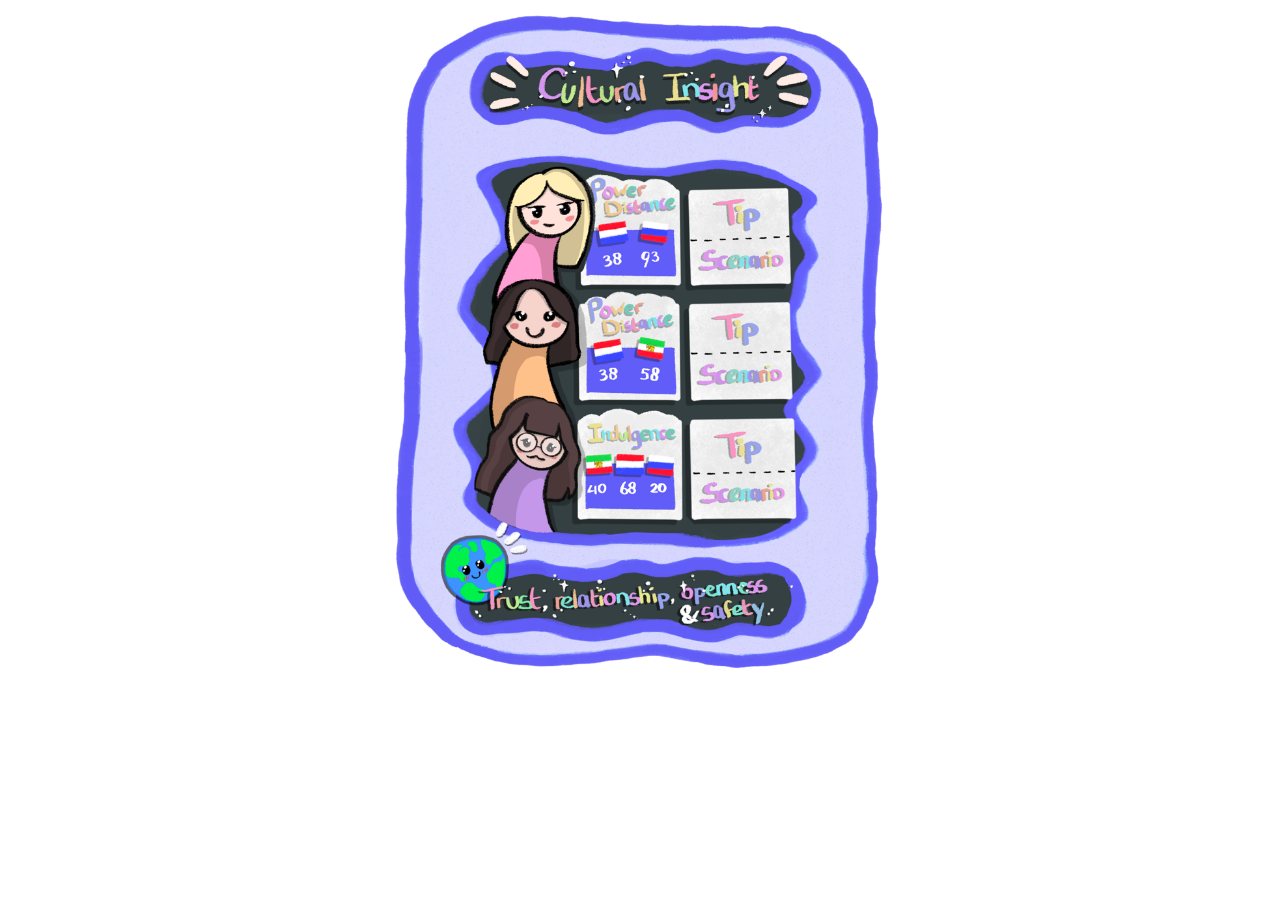
==== 4/index.html @ fb727473 "img corrections and adding two artifacts" ====
<!DOCTYPE html>
<html lang="en">
<head>
    <meta charset="UTF-8">
    <meta name="viewport" content="width=device-width, initial-scale=1.0">
    <title>Document</title>
    <link rel="stylesheet" href="style.css">
</head>
<body>
    <main>
        <img src="img/Image.png" alt="" class="main-img">


        <img src="img/russia.jpg" alt="" class="ts-img russia">
        <img src="img/iran.jpg" alt="" class="ts-img iran">
        <img src="img/netherlands.jpg" alt="" class="ts-img netherlands">
    </main>
</body>
</html>
---- 4/style.css ----
@keyframes disappearing{
    from{
        opacity: 1;
    }
    to{
        opacity: 0;
    }
}

@keyframes appearing{
    from{
        opacity: 0;
    }
    to{
        opacity: 1;
    }
}

main{
    position: relative;
    display: flex;
    justify-content: center;
}
.main-img{
    position: absolute;
    width: 100%;
    max-width: 500px;
    height: auto;
}
.color-img{
    position: absolute;
    width: 100%;
    max-width: 97px;
    height: auto;
    animation: appearing 1s forwards alternate;
}
.russia{
    top: 183.4px;
    left: 799.2px;
}
.iran{
    top: 297px;
    left: 800px;
    max-width: 98px;
}
.netherlands{
    top: 416px;
    left: 802px;
}

.ts-img{
    position: absolute;
    width: 100%;
    max-width: 97px;
    height: auto;
    opacity: 0;
    animation: disappearing 0.1s forwards alternate;
}

.ts-img:hover{
    animation: appearing 1s forwards alternate;
}
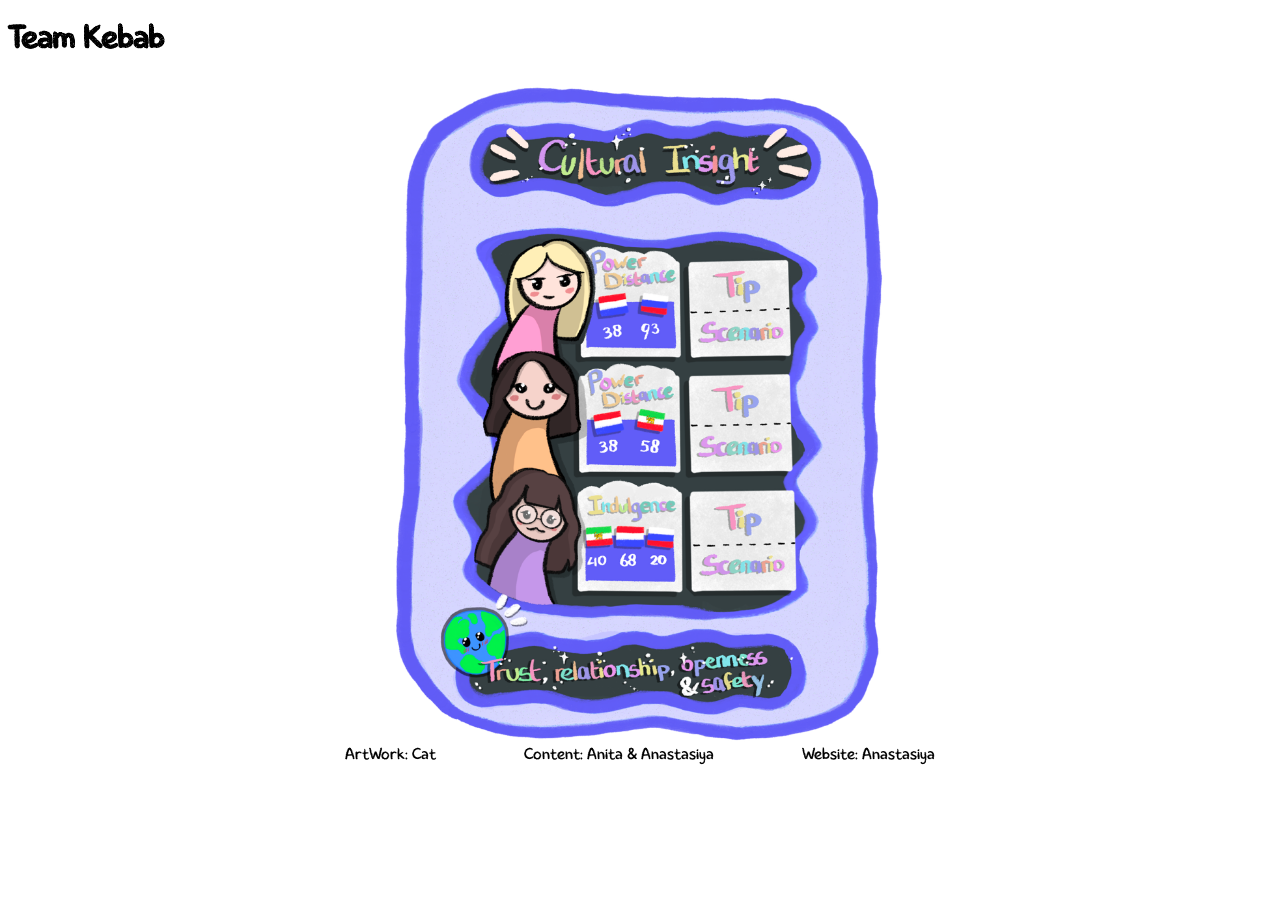
==== commit d7a2c31b: "adding footer and fonts in 2 artifacts" ====
--- a/4/index.html
+++ b/4/index.html
@@ -7,13 +7,19 @@
     <link rel="stylesheet" href="style.css">
 </head>
 <body>
-    <main>
+    <h1>Team Kebab</h1>
+    <div class="main">
         <img src="img/Image.png" alt="" class="main-img">
 
 
         <img src="img/russia.jpg" alt="" class="ts-img russia">
         <img src="img/iran.jpg" alt="" class="ts-img iran">
         <img src="img/netherlands.jpg" alt="" class="ts-img netherlands">
-    </main>
+    </div>
+    <footer>
+        <p>ArtWork: Cat</p>
+        <p>Content: Anita & Anastasiya</p>
+        <p>Website: Anastasiya</p>
+    </footer>
 </body>
 </html>
--- a/4/style.css
+++ b/4/style.css
@@ -16,10 +16,18 @@
     }
 }
 
-main{
+@font-face {
+    font-family: 'myFont';
+    src: url('fonts/font.ttf');
+}
+p, h1{
+    font-family: 'myFont', sans-serif;
+}
+.main{
     position: relative;
     display: flex;
     justify-content: center;
+    height: 650px;
 }
 .main-img{
     position: absolute;
@@ -59,4 +67,10 @@
 
 .ts-img:hover{
     animation: appearing 1s forwards alternate;
+}
+
+footer{
+    display: flex;
+    justify-content: center;
+    gap: 7%;
 }
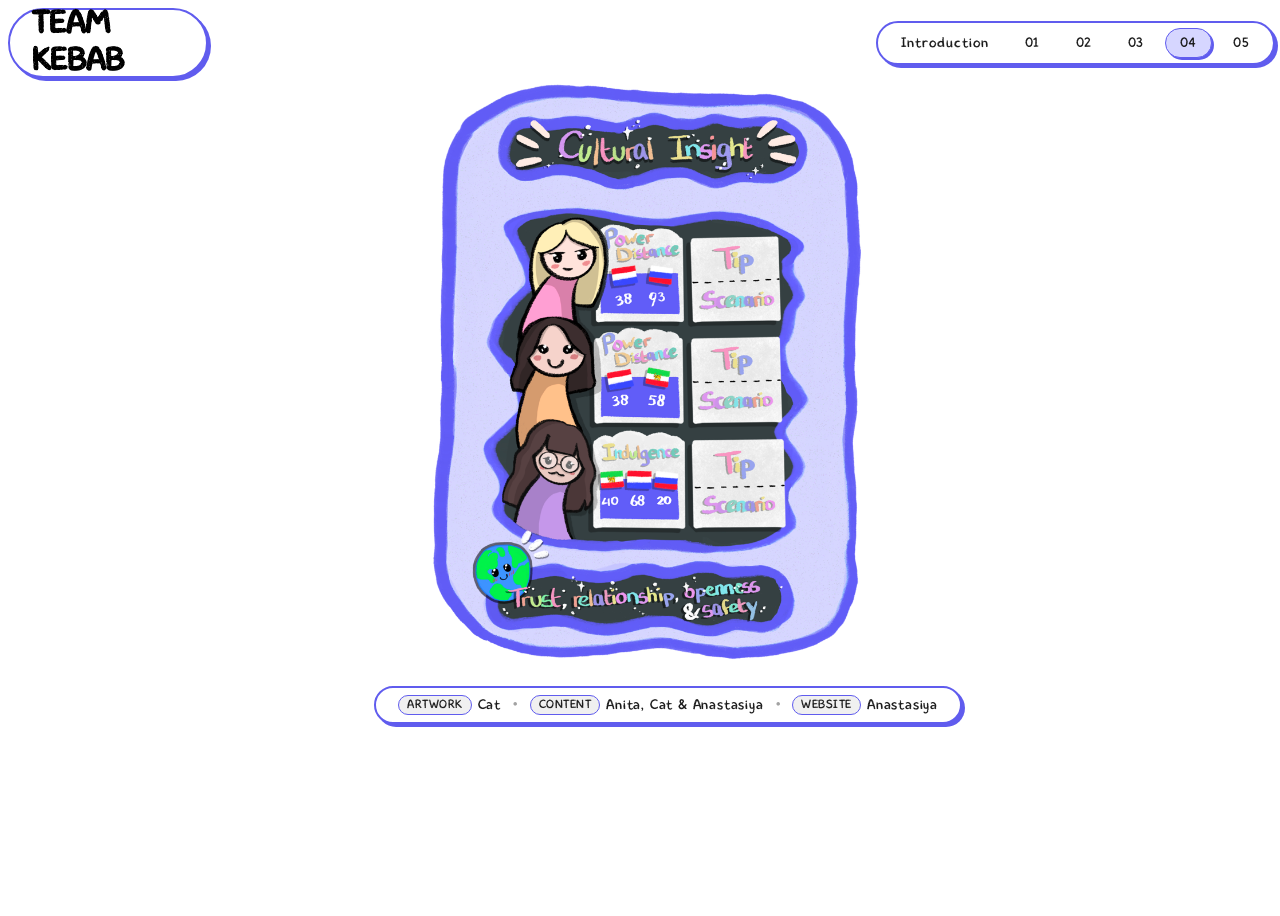
==== commit b848a93b: "added introduction header and improve footer" ====
--- a/4/index.html
+++ b/4/index.html
@@ -7,7 +7,20 @@
     <link rel="stylesheet" href="style.css">
 </head>
 <body>
-    <h1>Team Kebab</h1>
+    <header class="site-header">
+        <div class="title-badge">
+            <h1 class="group-title">TEAM KEBAB</h1>
+        </div>
+
+        <nav class="artifacts-dock" aria-label="Artifacts Navigation">
+            <a href="../Introduction/index.html" class="dock-link">Introduction</a>
+            <a href="index.html" class="dock-link">01</a>
+            <a href="https://nastts.github.io/SynergyArtefacts/2/index.html" class="dock-link">02</a>
+            <a href="../Artifact 3/index.html" class="dock-link">03</a>
+            <a href="https://nastts.github.io/SynergyArtefacts/4/index.html" class="dock-link active">04</a>
+            <a href="../Artifact 5/index.html" class="dock-link">05</a>
+        </nav>
+    </header>
     <div class="main">
         <img src="img/Image.png" alt="" class="main-img">
 
@@ -16,10 +29,29 @@
         <img src="img/iran.jpg" alt="" class="ts-img iran">
         <img src="img/netherlands.jpg" alt="" class="ts-img netherlands">
     </div>
-    <footer>
-        <p>ArtWork: Cat</p>
-        <p>Content: Anita & Anastasiya</p>
-        <p>Website: Anastasiya</p>
+
+
+    <footer class="site-footer">
+        <div class="footer-dock">
+            <div class="footer-item">
+                <span class="footer-tag">Artwork</span>
+                <span class="footer-author">Cat</span>
+            </div>
+
+            <span class="footer-dot">•</span>
+
+            <div class="footer-item">
+                <span class="footer-tag">Content</span>
+                <span class="footer-author">Anita, Cat & Anastasiya</span>
+            </div>
+
+            <span class="footer-dot">•</span>
+
+            <div class="footer-item">
+                <span class="footer-tag">Website</span>
+                <span class="footer-author">Anastasiya</span>
+            </div>
+        </div>
     </footer>
 </body>
 </html>
--- a/4/style.css
+++ b/4/style.css
@@ -1,3 +1,10 @@
+*{
+    font-family: 'myFont', sans-serif;
+}
+body{
+    height: 100vh;
+    width: 100%;
+}
 @keyframes disappearing{
     from{
         opacity: 1;
@@ -20,19 +27,16 @@
     font-family: 'myFont';
     src: url('fonts/font.ttf');
 }
-p, h1{
-    font-family: 'myFont', sans-serif;
-}
 .main{
     position: relative;
     display: flex;
     justify-content: center;
-    height: 650px;
+    height: 600px;
 }
 .main-img{
     position: absolute;
     width: 100%;
-    max-width: 500px;
+    max-width: 440px;
     height: auto;
 }
 .color-img{
@@ -69,8 +73,138 @@
     animation: appearing 1s forwards alternate;
 }
 
-footer{
-    display: flex;
-    justify-content: center;
-    gap: 7%;
-}+/* add header and footer for introduction website */
+
+.site-header {
+    width: 99%;
+    /*padding: 16px 40px 8px 40px;*/
+    display: flex;
+    justify-content: space-between;
+    align-items: center;
+    z-index: 20;
+}
+
+.title-badge {
+    display: inline-flex;
+    align-items: center;
+    gap: 10px;
+    padding: 8px 22px;
+    background: #ffffff;
+    border: 2px solid rgb(96, 92, 238);
+    border-radius: 40px;
+    box-shadow: 3px 3px 0px rgb(96, 92, 238);
+    transition: transform 0.2s ease, box-shadow 0.2s ease;
+    height: 50px;
+    width: 12%;
+}
+
+.title-badge:hover {
+    transform: translate(-1px, -1px);
+    box-shadow: 4px 4px 0px rgb(96, 92, 238);
+}
+.dock-link {
+    /*font-family: 'Munchee', sans-serif;*/
+    font-size: 0.9rem;
+    letter-spacing: 1px;
+    text-decoration: none;
+    color: #1a1a1a;
+    padding: 6px 14px;
+    border-radius: 20px;
+    background: transparent;
+    border: 1.5px solid transparent;
+    transition: all 0.2s cubic-bezier(0.2, 0.8, 0.2, 1);
+    display: inline-flex;
+    align-items: center;
+    justify-content: center;
+    white-space: nowrap;
+}
+
+.dock-link:hover {
+    background-color: rgb(96, 92, 238);
+    color: #ffffff;
+    transform: translateY(-2px);
+}
+
+.dock-link:active {
+    transform: translateY(0);
+}
+
+.dock-link.active {
+    background-color: rgb(214, 214, 255);
+    border-color: rgb(96, 92, 238);
+    color: #1a1a1a;
+    box-shadow: 2px 2px 0px rgb(96, 92, 238);
+}
+
+.artifacts-dock {
+    display: flex;
+    align-items: center;
+    gap: 6px;
+    padding: 5px 8px;
+    background: #ffffff;
+    border: 2px solid rgb(96, 92, 238);
+    border-radius: 40px;
+    box-shadow: 3px 3px 0px rgb(96, 92, 238);
+    user-select: none;
+}
+
+.site-footer {
+    width: 100%;
+    padding: 8px 20px 16px;
+    display: flex;
+    justify-content: center;
+    align-items: center;
+    z-index: 20;
+}
+
+.footer-dock {
+    display: inline-flex;
+    align-items: center;
+    flex-wrap: wrap;
+    justify-content: center;
+    gap: 12px;
+    padding: 7px 22px;
+    background: #ffffff;
+    border: 2px solid rgb(96, 92, 238);
+    border-radius: 40px;
+    box-shadow: 3px 3px 0px rgb(96, 92, 238);
+    /*font-family: 'Munchee', sans-serif;*/
+    font-size: 0.88rem;
+    letter-spacing: 0.8px;
+    color: #1a1a1a;
+    user-select: none;
+    transition: transform 0.2s ease, box-shadow 0.2s ease;
+}
+
+.footer-dock:hover {
+    transform: translate(-1px, -1px);
+    box-shadow: 4px 4px 0px rgb(96, 92, 238);
+}
+
+.footer-item {
+    display: inline-flex;
+    align-items: center;
+    gap: 6px;
+}
+
+.footer-tag {
+    background: #f0f0f0;
+    border: 1.5px solid rgb(96, 92, 238);
+    padding: 2px 8px;
+    border-radius: 12px;
+    font-size: 0.75rem;
+    color: #1a1a1a;
+    text-transform: uppercase;
+    letter-spacing: 0.5px;
+}
+
+.footer-author {
+    color: #1a1a1a;
+}
+
+.footer-dot {
+    color: #1a1a1a;
+    font-weight: bold;
+    opacity: 0.4;
+}
+
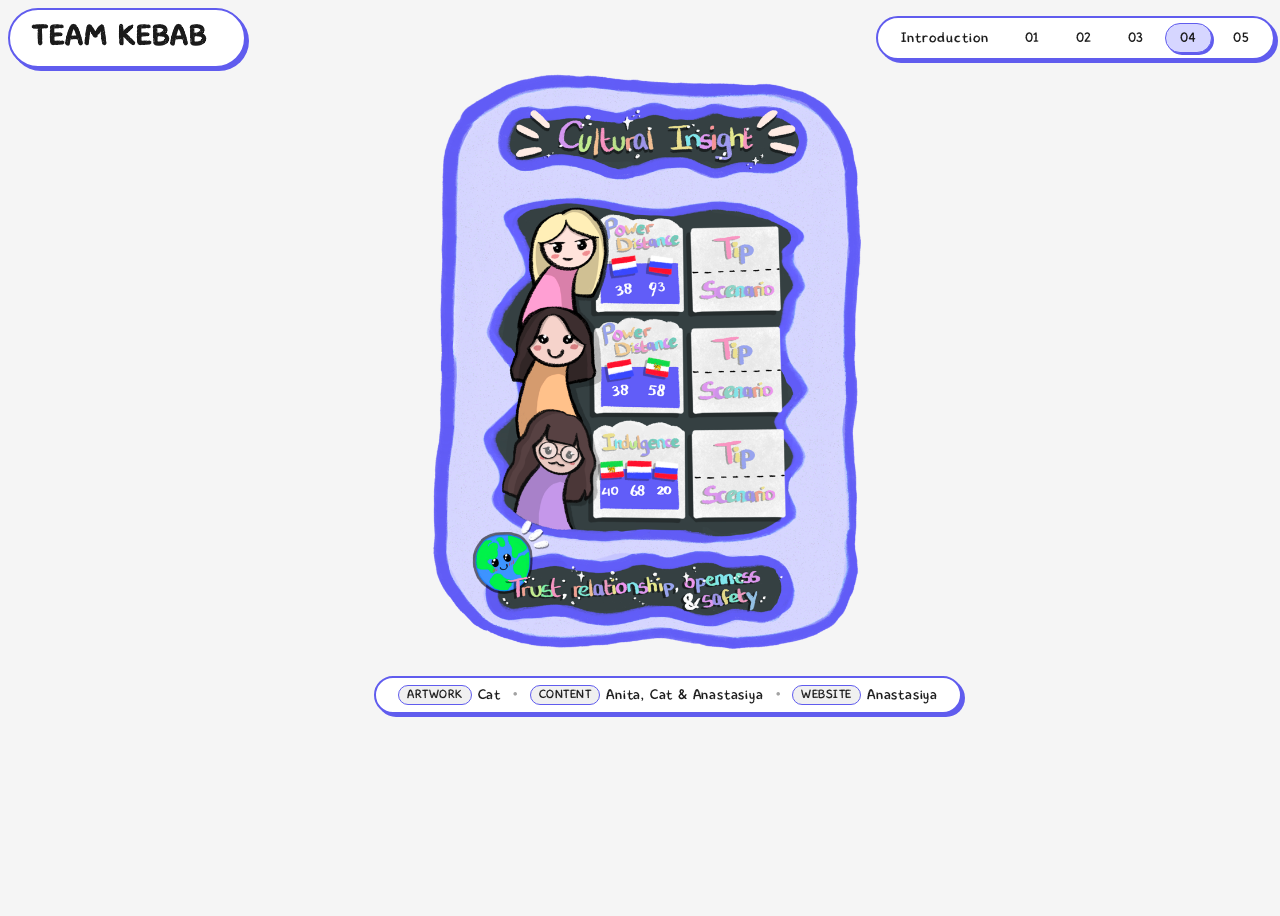
==== commit d262a362: "fixed the name and the title of the website" ====
--- a/4/index.html
+++ b/4/index.html
@@ -3,7 +3,7 @@
 <head>
     <meta charset="UTF-8">
     <meta name="viewport" content="width=device-width, initial-scale=1.0">
-    <title>Document</title>
+    <title>Team Kebab</title>
     <link rel="stylesheet" href="style.css">
 </head>
 <body>
@@ -13,21 +13,23 @@
         </div>
 
         <nav class="artifacts-dock" aria-label="Artifacts Navigation">
-            <a href="../Introduction/index.html" class="dock-link">Introduction</a>
-            <a href="index.html" class="dock-link">01</a>
+            <a href="https://anitamsv.github.io/Int-Synergy/Introduction/" class="dock-link">Introduction</a>
+            <a href="https://anitamsv.github.io/Int-Synergy/Artifact%201/" class="dock-link">01</a>
             <a href="https://nastts.github.io/SynergyArtefacts/2/index.html" class="dock-link">02</a>
-            <a href="../Artifact 3/index.html" class="dock-link">03</a>
+            <a href="https://anitamsv.github.io/Int-Synergy/Artifact%203/" class="dock-link">03</a>
             <a href="https://nastts.github.io/SynergyArtefacts/4/index.html" class="dock-link active">04</a>
-            <a href="../Artifact 5/index.html" class="dock-link">05</a>
+            <a href="https://anitamsv.github.io/Int-Synergy/Artifact%205/" class="dock-link">05</a>
         </nav>
     </header>
     <div class="main">
-        <img src="img/Image.png" alt="" class="main-img">
+        <div class="div-images">
+            <img src="img/Image.png" alt="" class="main-img">
 
 
-        <img src="img/russia.jpg" alt="" class="ts-img russia">
-        <img src="img/iran.jpg" alt="" class="ts-img iran">
-        <img src="img/netherlands.jpg" alt="" class="ts-img netherlands">
+            <img src="img/russia.jpg" alt="" class="ts-img russia">
+            <img src="img/iran.jpg" alt="" class="ts-img iran">
+            <img src="img/netherlands.jpg" alt="" class="ts-img netherlands">
+        </div>
     </div>
 
 
--- a/4/style.css
+++ b/4/style.css
@@ -4,6 +4,7 @@
 body{
     height: 100vh;
     width: 100%;
+    background-color: #f5f5f5;
 }
 @keyframes disappearing{
     from{
@@ -28,42 +29,37 @@
     src: url('fonts/font.ttf');
 }
 .main{
+    display: flex;
+    justify-content: center;
+    height: 600px;
+}
+.div-images{
     position: relative;
-    display: flex;
-    justify-content: center;
+    width: 440px;
     height: 600px;
 }
 .main-img{
-    position: absolute;
-    width: 100%;
-    max-width: 440px;
+    display: block;
+    width: 440px;
     height: auto;
 }
-.color-img{
-    position: absolute;
-    width: 100%;
-    max-width: 97px;
-    height: auto;
-    animation: appearing 1s forwards alternate;
-}
 .russia{
-    top: 183.4px;
-    left: 799.2px;
+    top: 161.4px;
+    left: 59.7%;
 }
 .iran{
-    top: 297px;
-    left: 800px;
+    top: 260px;
+    left: 59.8%;
     max-width: 98px;
 }
 .netherlands{
-    top: 416px;
-    left: 802px;
+    top: 365px;
+    left: 60.5%;
 }
 
 .ts-img{
     position: absolute;
-    width: 100%;
-    max-width: 97px;
+    width: 88px;
     height: auto;
     opacity: 0;
     animation: disappearing 0.1s forwards alternate;
@@ -82,6 +78,15 @@
     justify-content: space-between;
     align-items: center;
     z-index: 20;
+}
+.group-title {
+    font-family: 'MyFont', sans-serif;
+    font-size: clamp(1.2rem, 2.2vw, 1.8rem);
+    color: #1a1a1a;
+    letter-spacing: 2px;
+    text-transform: uppercase;
+    line-height: 1;
+    text-align: center;
 }
 
 .title-badge {
@@ -94,8 +99,8 @@
     border-radius: 40px;
     box-shadow: 3px 3px 0px rgb(96, 92, 238);
     transition: transform 0.2s ease, box-shadow 0.2s ease;
-    height: 50px;
-    width: 12%;
+    height: 40px;
+    width: 15%;
 }
 
 .title-badge:hover {
